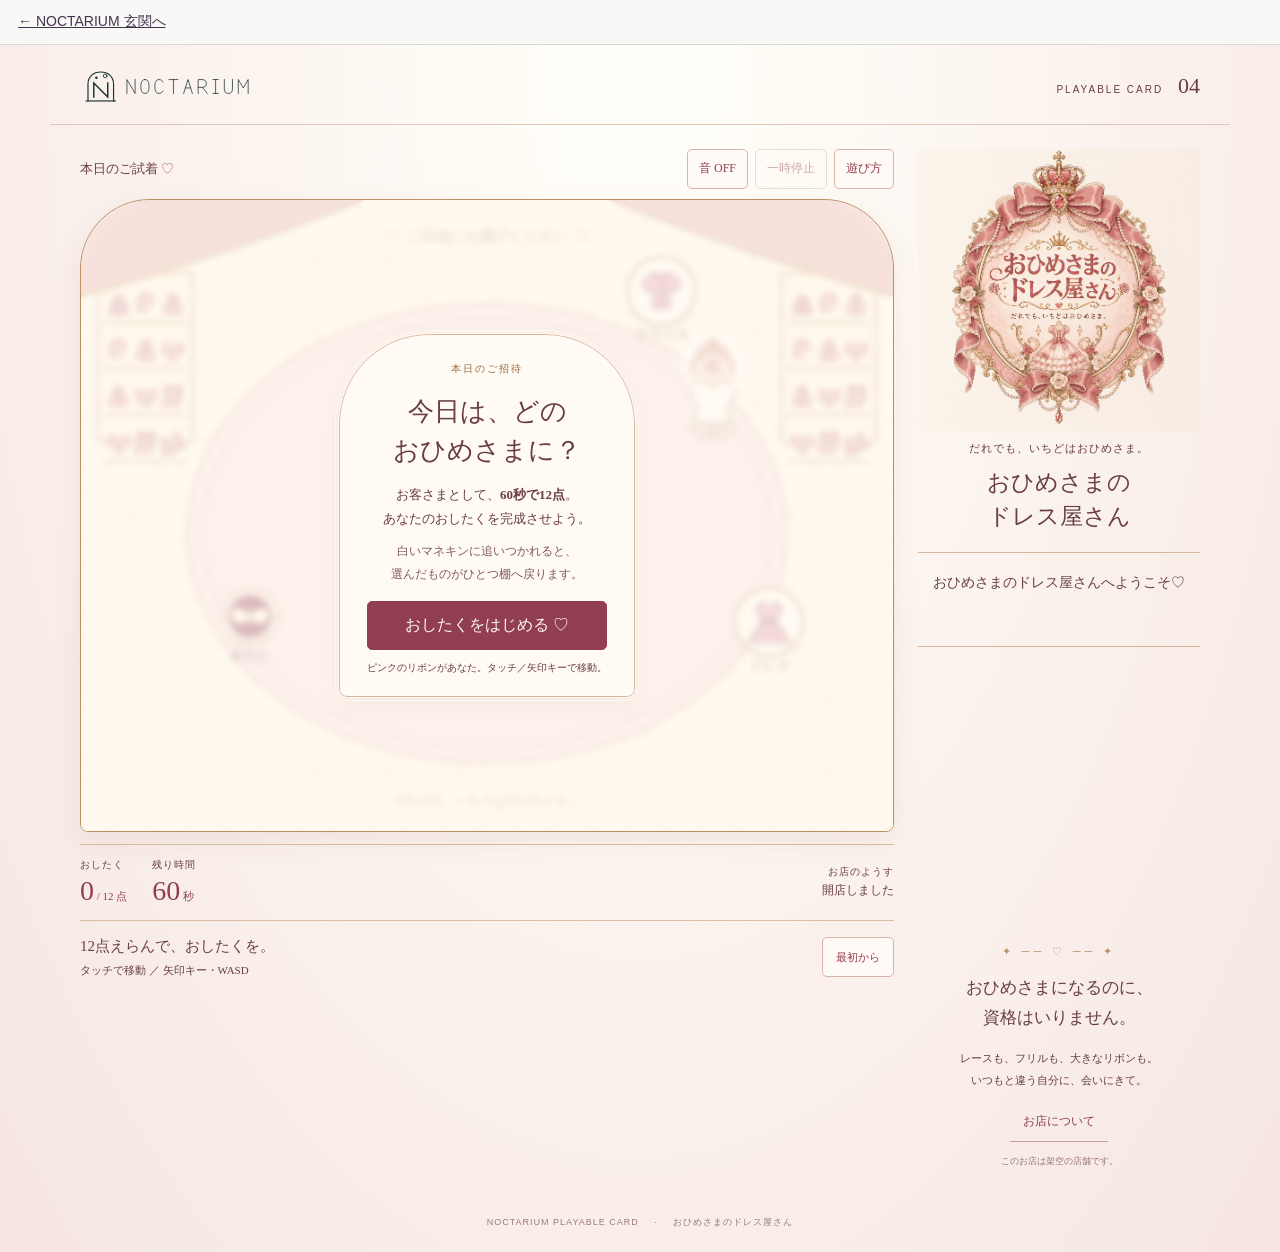
==== dress.html @ b969703d "Add files via upload" ====
<!doctype html><html lang="ja"><head><meta charset="utf-8"><meta name="viewport" content="width=device-width,initial-scale=1"><title>おひめさまのドレス屋さん｜NOCTARIUM</title><meta name="description" content="だれでも、いちどはおひめさま。60秒で12点のおしたくを集める、小さなドレス屋さんのゲーム。"><link rel="icon" href="[data-uri]" type="image/svg+xml"><style>:root{color-scheme:light;--paper:#fffaf2;--pink:#f5d9d7;--rose:#923e51;--ink:#693d43;--gold:#b58c54;--line:#d8b6a0;font-family:'Hiragino Mincho ProN','Yu Mincho',serif;color:var(--ink);background:#f9eee8}*{box-sizing:border-box}body{margin:0;background:radial-gradient(ellipse at 50% 5%,#fffdf7 10%,#f6e7e4 95%);min-height:100vh}button{font:inherit;cursor:pointer;color:var(--rose);background:#fffaf5;border:1px solid #d9b3aa;border-radius:5px;padding:9px 13px;min-height:40px;transition:background .15s}button:hover{background:#f9dfdf}button:disabled{opacity:.45;cursor:default}button:focus-visible,canvas:focus-visible{outline:3px solid #9f5269;outline-offset:3px}header{max-width:1180px;margin:auto;padding:24px 30px 20px;display:flex;align-items:center;justify-content:space-between;border-bottom:1px solid #dec7b5}header img{width:175px;height:35px;object-fit:contain}header span{font:10px/1.6 sans-serif;letter-spacing:2px}header b{font:22px Georgia;letter-spacing:0;margin-left:10px}.layout{max-width:1180px;padding:24px 30px;margin:auto;display:grid;grid-template-columns:minmax(0,1fr) 282px;column-gap:24px;grid-template-rows:auto auto auto auto}.host{grid-column:2;grid-row:1/4;text-align:center;align-self:start}.logo{display:block;width:100%;mix-blend-mode:multiply}.eyebrow{font-size:11px;letter-spacing:1px;margin:10px 0}.host h1{font-size:23px;font-weight:500;line-height:1.5;margin:0}.speech{margin:17px 0 0;border-block:1px solid var(--line);padding:17px 8px;min-height:95px;font-size:14px;line-height:1.8}.toolbar{grid-column:1;display:flex;align-items:center;gap:7px;margin-bottom:10px}.toolbar>span{margin-right:auto;font-size:13px}.toolbar i{color:#ba7180;font-style:normal}.toolbar button{font-size:12px;padding:6px 11px}.board{grid-column:1;position:relative;aspect-ratio:720/560;border:1px solid #bc9065;padding:0;border-radius:70px 70px 8px 8px;overflow:hidden;background:#fffaf2;box-shadow:0 9px 28px #84504215}canvas{width:100%;height:100%;display:block;touch-action:none}.overlay{position:absolute;inset:0;display:flex;align-items:center;justify-content:center;padding:22px;background:#fff9f0ac;backdrop-filter:blur(3px)}.overlay[hidden]{display:none}.card{max-width:425px;max-height:100%;overflow:auto;padding:20px 27px;text-align:center;background:#fffaf4f5;border:1px solid var(--line);outline:4px double #fff8f1;border-radius:90px 90px 8px 8px;box-shadow:0 8px 25px #754d4410}.card .kicker{font-size:10px;letter-spacing:2px;color:#95683f;margin:5px 0 14px}.card h2{font-size:26px;line-height:1.5;margin:6px 0 13px;font-weight:500}.card p{font-size:13px;line-height:1.85;margin:9px 0}.card .rule{font-size:12px;color:#835b58}.card .primary{display:block;background:var(--rose);color:#fff8f1;border-color:var(--rose);width:100%;margin-top:16px;padding:13px}.card small{display:block;font-size:10px;margin-top:10px;line-height:1.6}.card .result-stats{border-block:1px solid #e0c9b9;padding:8px;font-size:12px}.card .result-about{margin-top:9px;font-size:11px}.hud{grid-column:1;display:flex;align-items:center;margin-top:12px;border-block:1px solid #d9bda5;padding:13px 0;gap:25px}.hud small{display:block;font-size:10px;letter-spacing:1px;margin-bottom:3px}.hud strong{font:28px Georgia;color:var(--rose)}.hud em{font:11px serif}.hud .status{margin-left:auto;text-align:right;font-size:12px}.caption{grid-column:1;display:flex;align-items:center;justify-content:space-between;gap:8px;padding-top:16px}.caption h2{font-size:15px;font-weight:500;margin:0}.caption p{font-size:11px;margin:7px 0 0}.caption button{font-size:11px;white-space:nowrap}.about{grid-column:2;grid-row:4/6;text-align:center;padding-top:20px}.ornament{color:#b3926c;letter-spacing:4px;font-size:11px}.about h2{font-size:17px;line-height:1.75;font-weight:500}.about p{font-size:11px;line-height:2}.about button{font-size:12px;border:0;border-bottom:1px solid #c9a193;background:none;border-radius:0}.about small{display:block;font:9px sans-serif;margin-top:13px;color:#97766c}footer{text-align:center;font:9px/1.8 sans-serif;letter-spacing:1px;padding:22px 16px;color:#997b73}footer span{padding:0 12px}.bubble{position:absolute;pointer-events:none;border:1px solid #c89985;background:#fffaf0e8;border-radius:10px;padding:5px 9px;font-size:12px;white-space:nowrap;transform:translate(-50%,-100%);color:var(--rose)}dialog{width:min(460px,calc(100% - 32px));max-height:85vh;border:1px solid #c9a58b;border-radius:10px;padding:30px;color:var(--ink);background:var(--paper)}dialog::backdrop{background:#58333b77}dialog h2{font-size:23px;font-weight:500}dialog p,dialog li{font-size:14px;line-height:1.9}#close{float:right;font-size:24px;line-height:1;padding:3px 10px}.legend{display:flex;align-items:center;gap:10px}.legend img{width:50px}.help-items{display:grid;grid-template-columns:repeat(4,1fr);gap:10px}.help-items span{text-align:center;font-size:10px}.help-items img{display:block;width:38px;height:38px;margin:0 auto 5px}@media(max-width:900px){header{padding:16px}header img{width:140px;height:30px}header span{font-size:8px}.layout{padding:16px;display:flex;flex-direction:column;gap:0;max-width:740px}.host{display:flex;align-items:center;text-align:left;gap:12px;margin-bottom:14px;width:100%}.logo{width:96px;flex:none}.host-copy{flex:1;min-width:0}.eyebrow{font-size:9px;margin:0 0 4px}.host h1{font-size:17px}.desktop{display:none}.speech{font-size:12px;line-height:1.7;margin:7px 0 0;padding:6px 0 0;border-bottom:0;min-height:48px}.toolbar{width:100%}.board{width:100%;border-radius:42px 42px 6px 6px}.about{padding-top:24px}.about h2{font-size:16px}.about p{margin:8px}.caption{padding-top:12px}.hud{gap:18px}.card{padding:12px 21px;max-width:390px;border-radius:50px 50px 6px 6px}.card h2{font-size:23px;margin:4px 0 9px}.overlay{padding:16px}.card .kicker{margin:2px 0 6px}.card p{font-size:12px;line-height:1.65;margin:7px 0}.card .primary{padding:9px;margin-top:10px}.card small{display:none}.bubble{font-size:10px;padding:3px 5px}}@media(max-width:420px){header{padding:12px 16px}.logo{width:78px}.host h1{font-size:15px}.host{gap:9px}.speech{font-size:11px}.toolbar>span{font-size:10px}.toolbar{gap:4px}.toolbar button{font-size:10px;padding:6px 8px;min-height:36px}.card{padding:10px 14px;border-radius:25px 25px 5px 5px}.card .kicker{display:none}.card h2{font-size:20px;margin:0 0 5px}.card p{font-size:11px;line-height:1.6;margin:5px 0}.card .rule{font-size:10px}.card .primary{font-size:12px;min-height:37px;padding:7px;margin-top:7px}.overlay{padding:12px}.hud{gap:13px;padding:10px 0}.hud strong{font-size:24px}.hud .status{font-size:10px}.caption h2{font-size:12px}.caption p{font-size:9px}.caption button{font-size:10px}.card .result-about{min-height:32px;padding:4px 8px;font-size:10px}}@media(prefers-reduced-motion:reduce){*{scroll-behavior:auto!important;transition:none!important}}
@media(max-width:350px){.card{padding:8px 12px}.card h2{font-size:18px;line-height:1.35}.card p{line-height:1.5;margin:4px 0}.card .primary{min-height:34px;padding:5px;margin-top:6px}}
</style></head><body><div style="padding:10px 18px;background:#f8f8f6;color:#44334e;border-bottom:1px solid #d9d7db;font:14px/1.7 sans-serif"><a class="entrance-back" href="index.html#works" style="color:inherit">← NOCTARIUM 玄関へ</a></div>
<header><img src="[data-uri]" alt="NOCTARIUM"><span>PLAYABLE CARD <b>04</b></span></header>
<main class="layout">
<section class="host" aria-label="お店からのご案内"><img class="logo" src="[data-uri]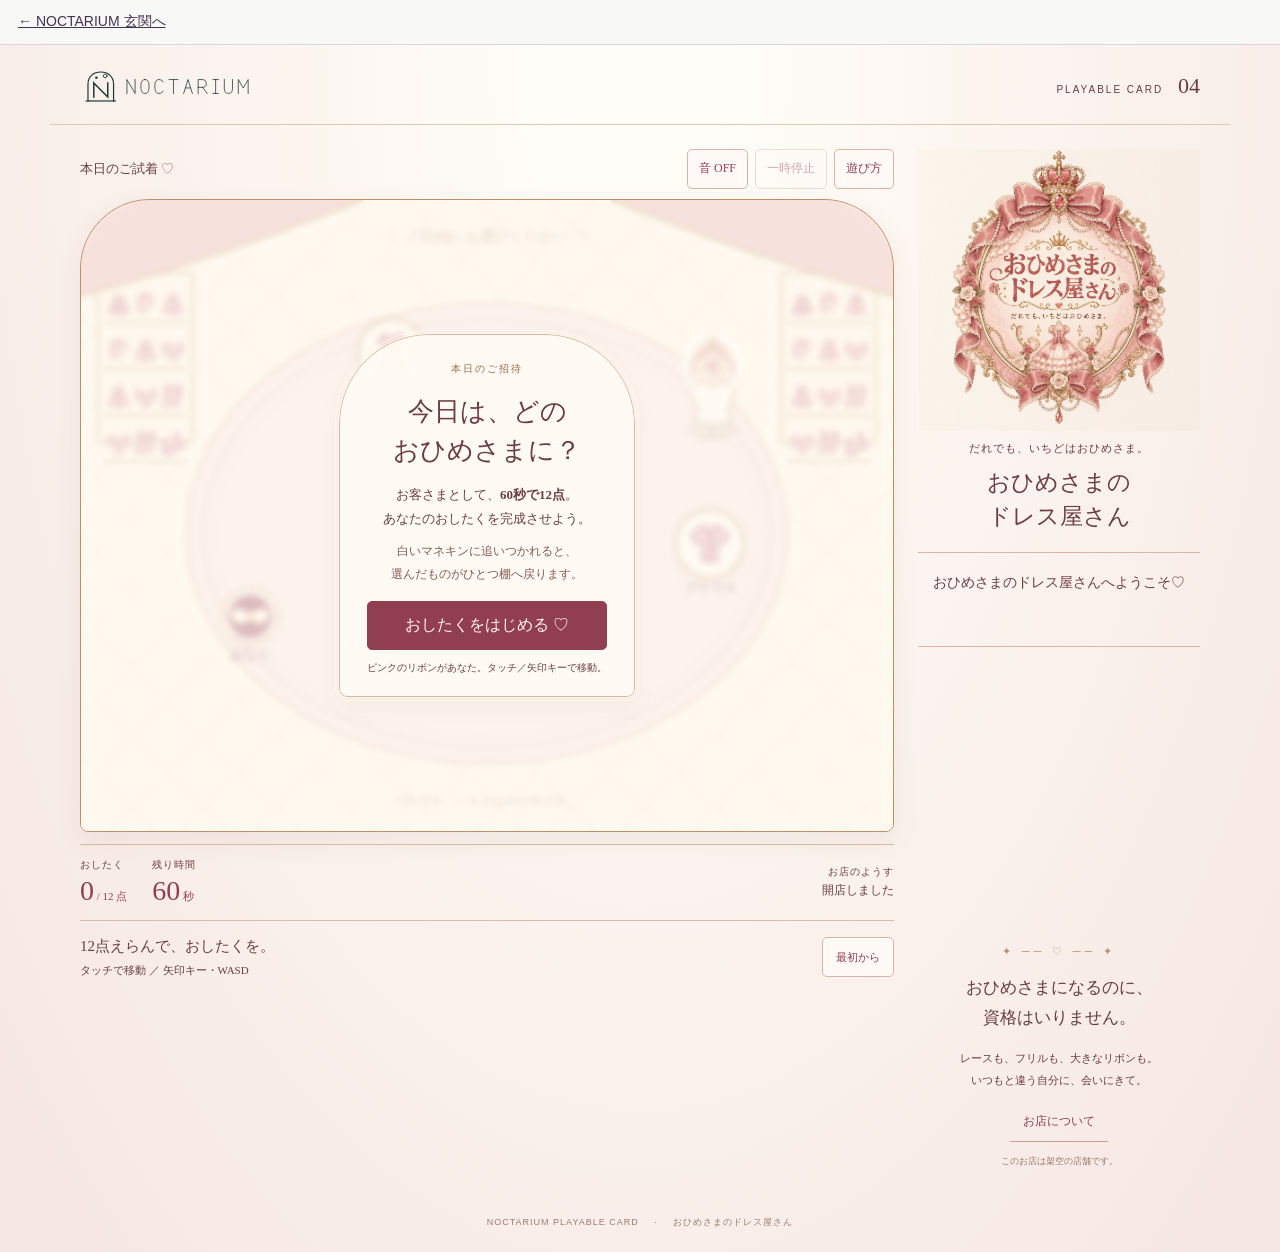
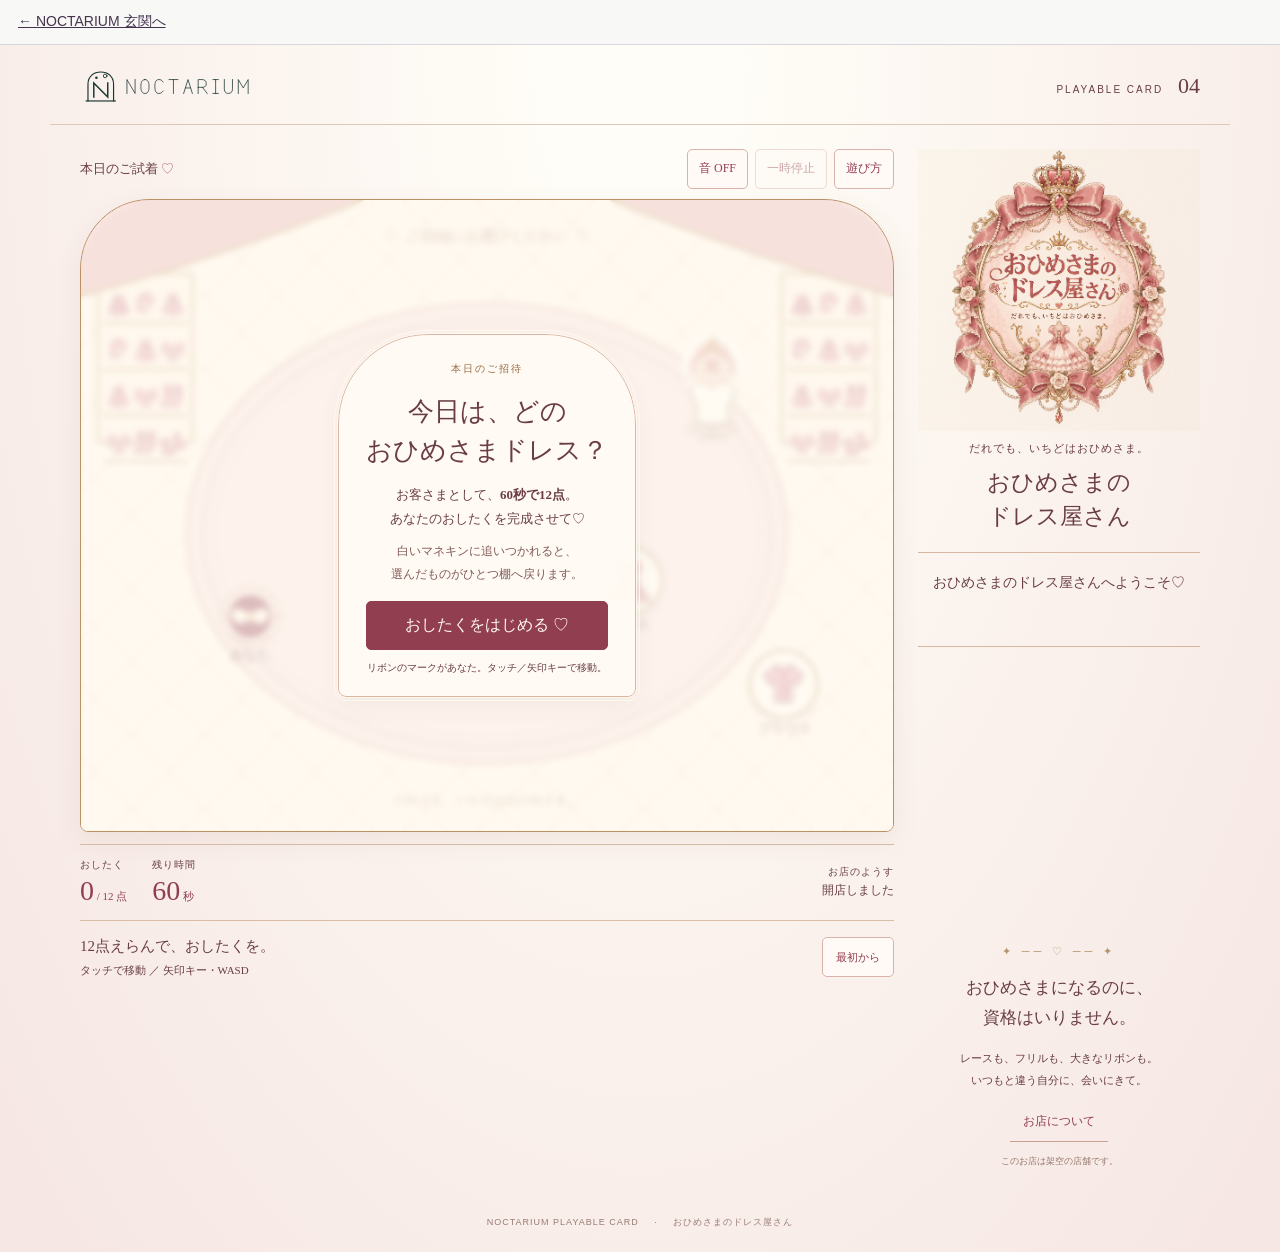
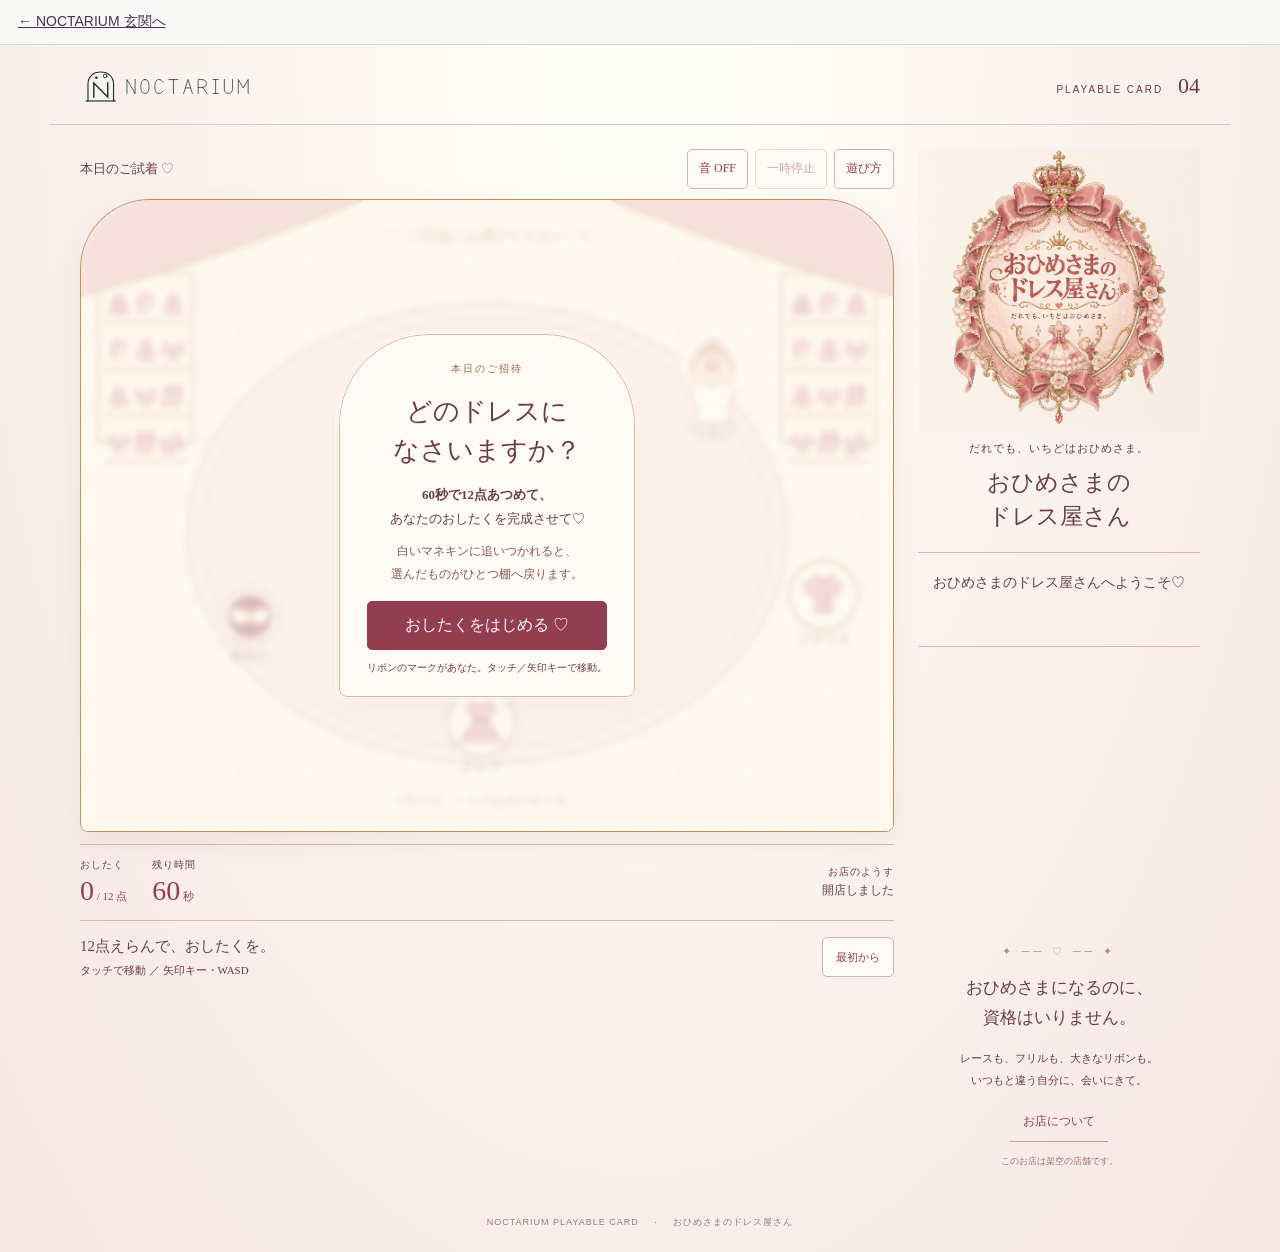
